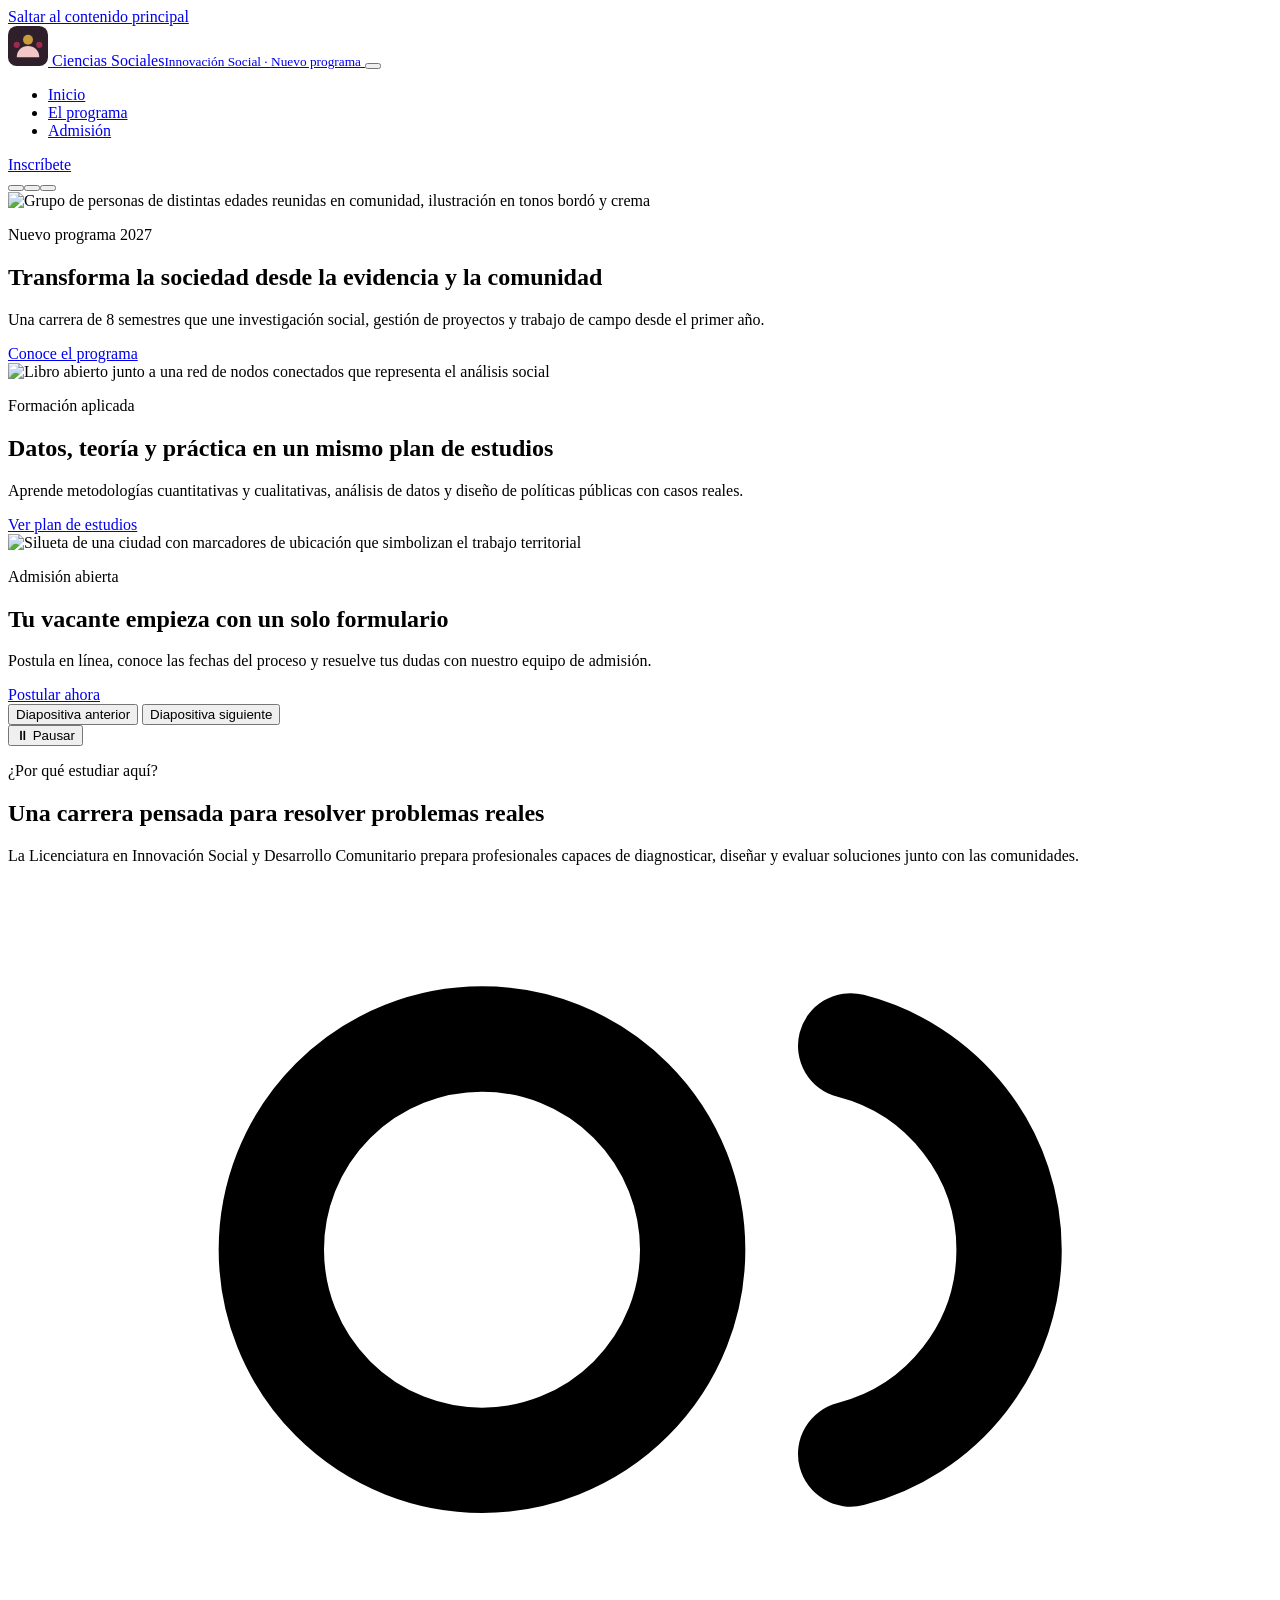
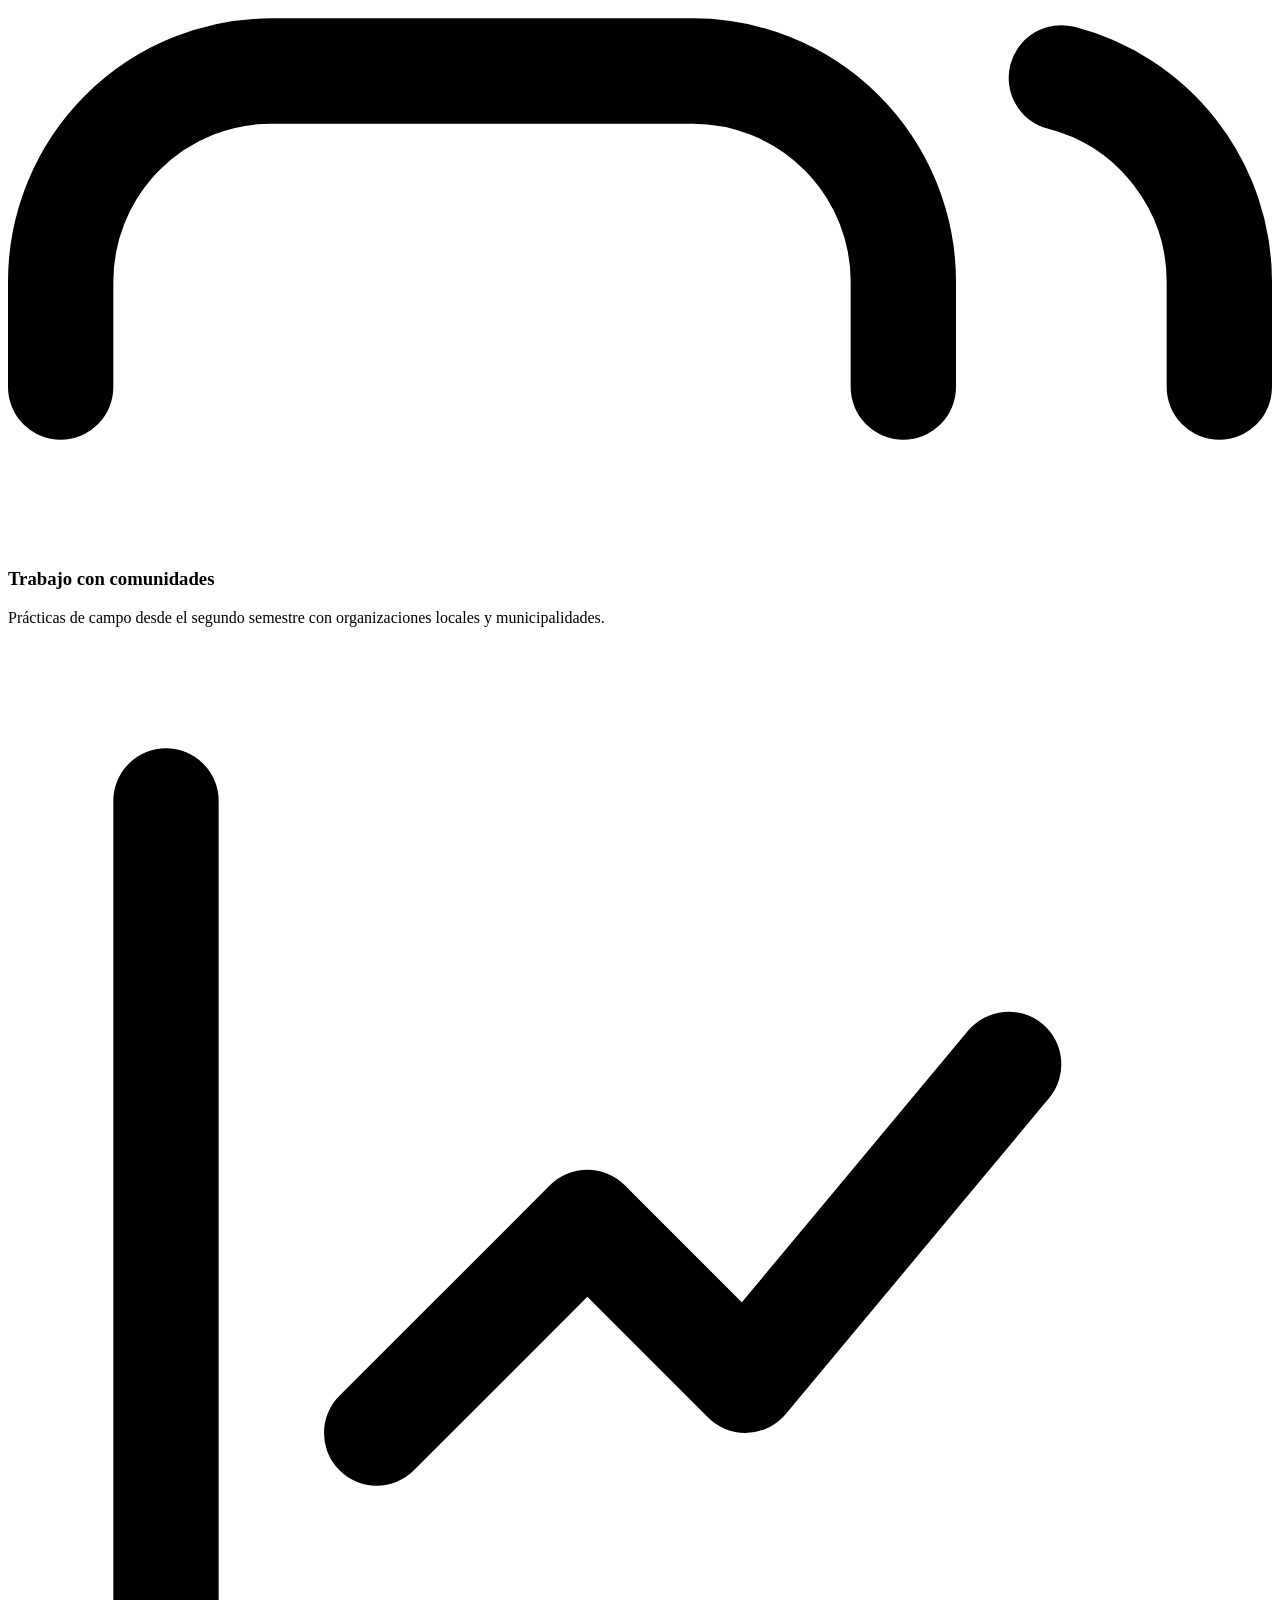
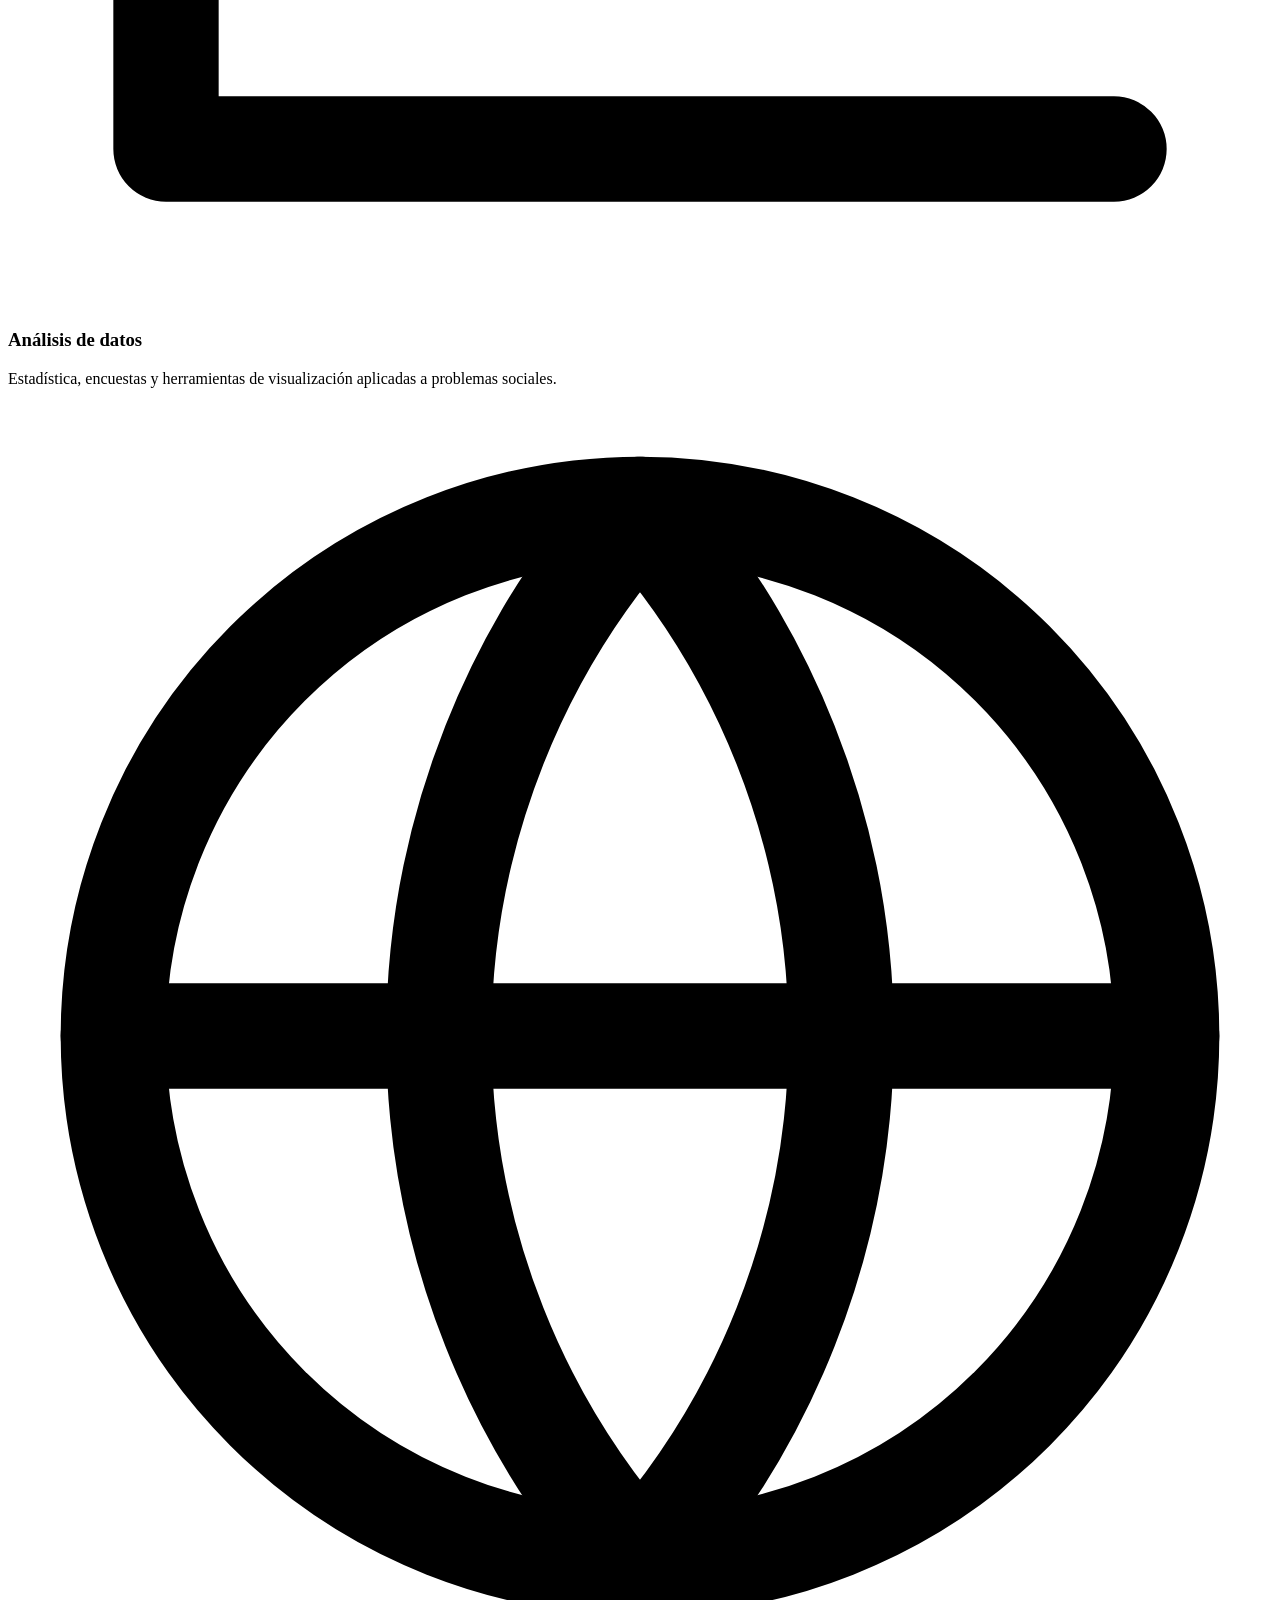
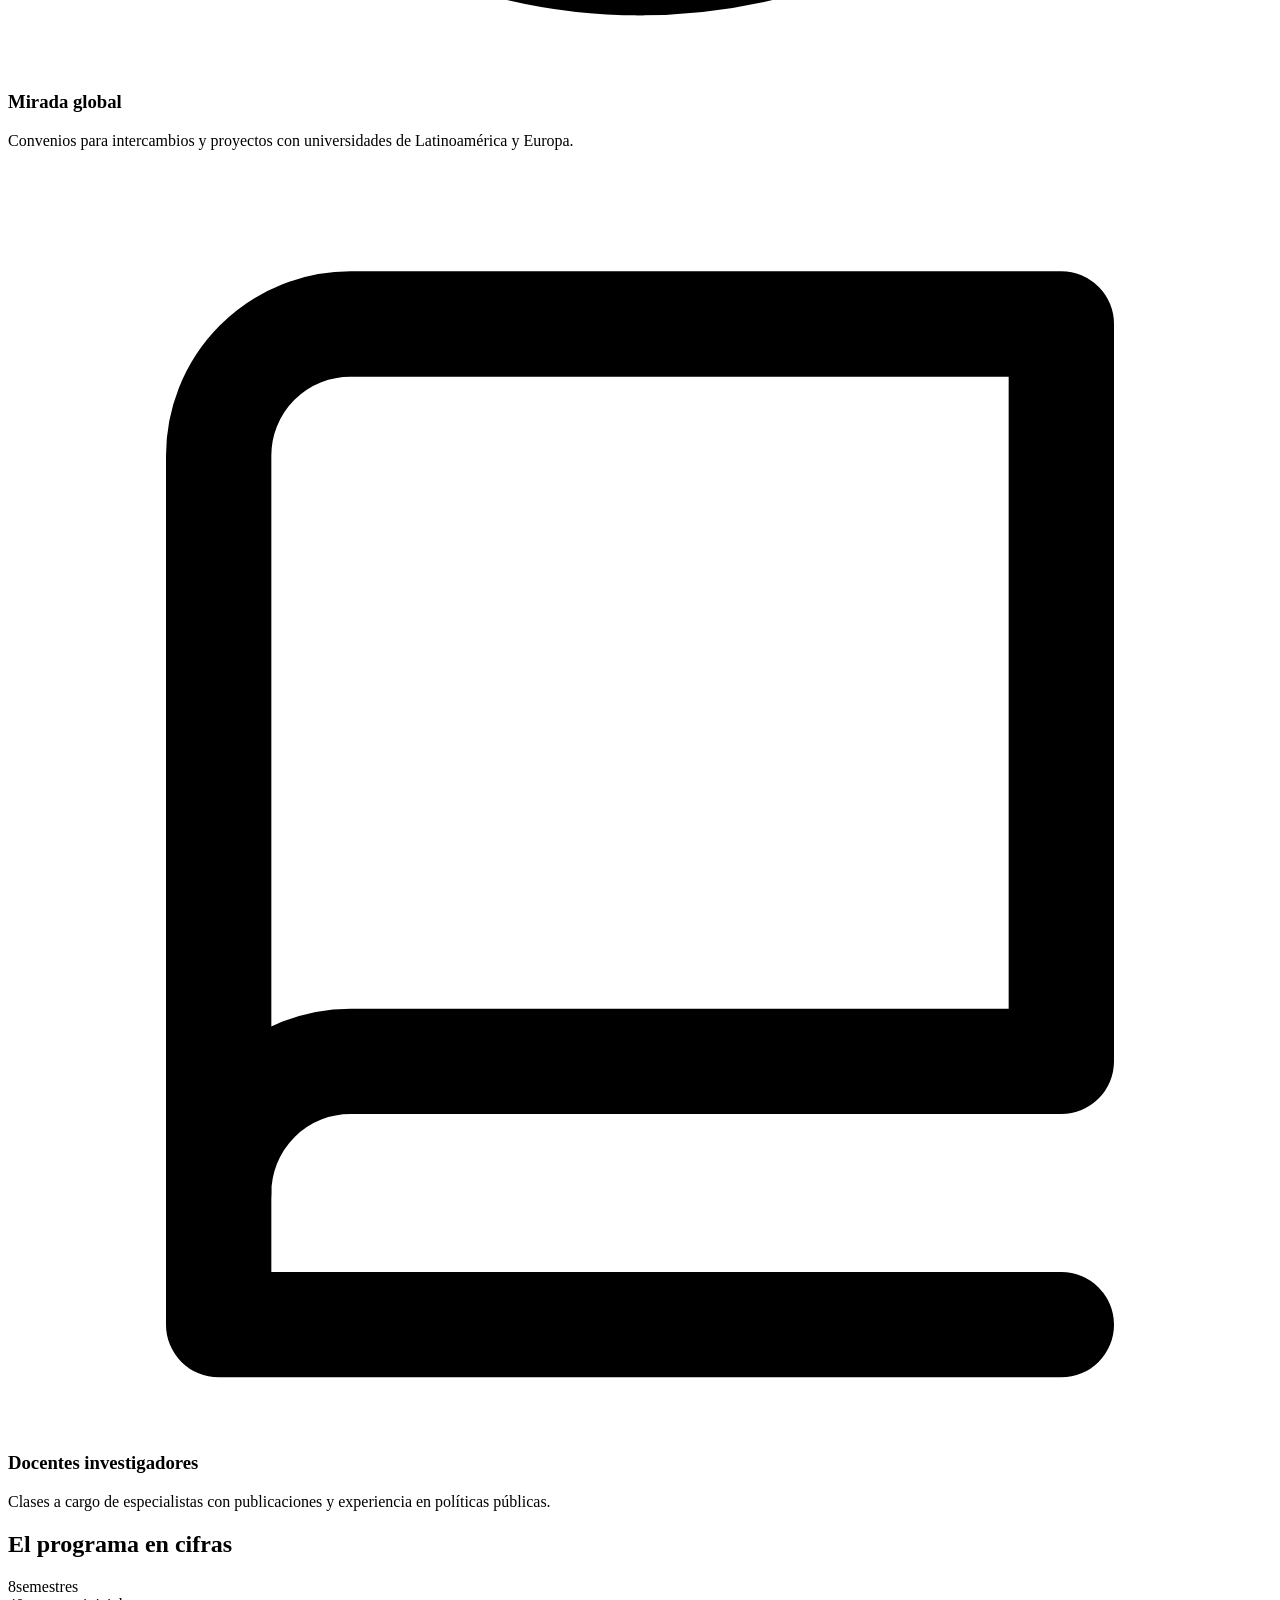
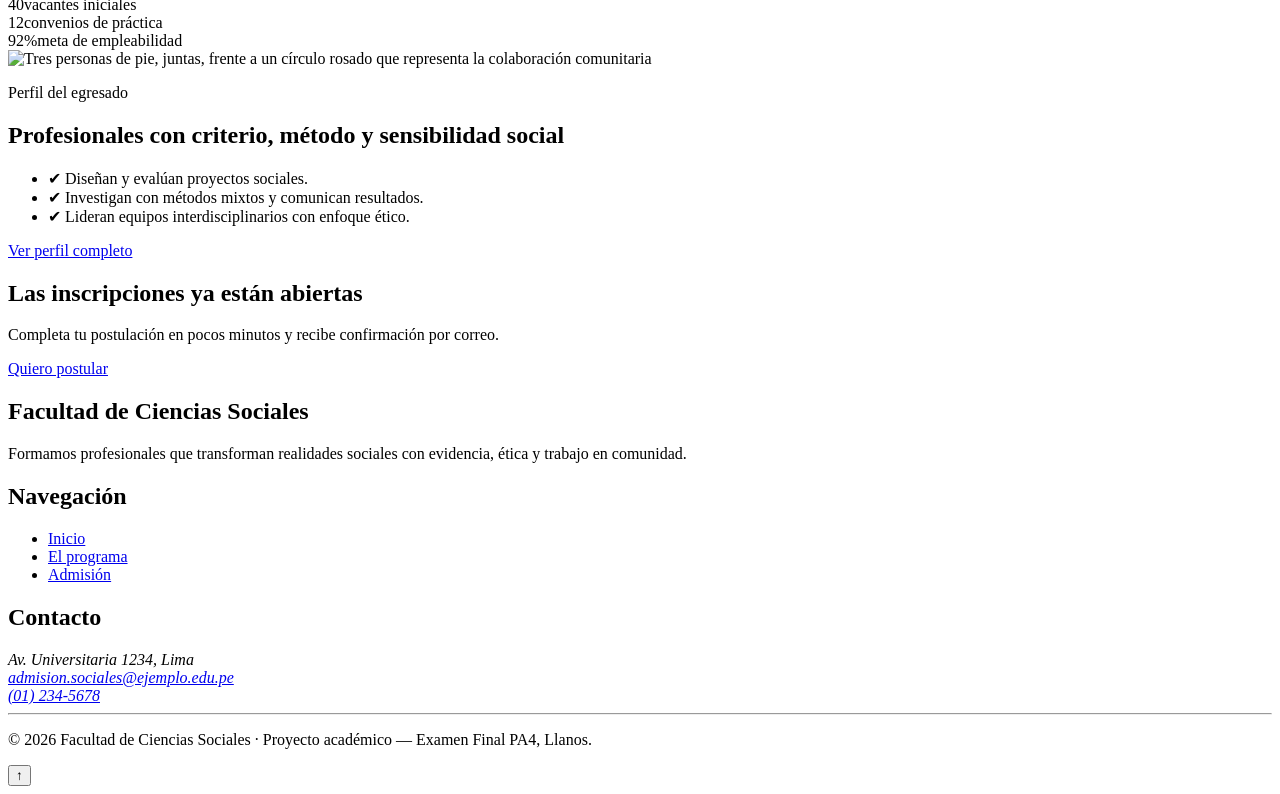
==== index.html @ 8997b1ff "Add files via upload" ====
<!DOCTYPE html>
<html lang="es">
<head>
  <meta charset="UTF-8">
  <meta name="viewport" content="width=device-width, initial-scale=1">
  <title>Innovación Social y Desarrollo Comunitario | Facultad de Ciencias Sociales</title>
  <meta name="description" content="Nuevo programa académico de la Facultad de Ciencias Sociales: Licenciatura en Innovación Social y Desarrollo Comunitario. Conoce el plan de estudios y postula en línea.">
  <meta name="theme-color" content="#9C2B4E">
  <link rel="icon" type="image/svg+xml" href="img/favicon.svg">
  <link rel="preconnect" href="https://fonts.googleapis.com">
  <link href="https://fonts.googleapis.com/css2?family=Fraunces:wght@500;600;700&amp;family=Manrope:wght@400;500;700;800&amp;display=swap" rel="stylesheet">
  <link rel="stylesheet" href="vendor/bootstrap.min.css">
  <link rel="stylesheet" href="css/styles.css">
</head>
<body>
  <a class="salto-enlace" href="#contenido-principal">Saltar al contenido principal</a>

  <header class="cabecera">
    <nav class="navbar navbar-expand-lg" aria-label="Navegación principal">
      <div class="container">
        <a class="navbar-brand" href="index.html">
          <svg width="40" height="40" viewBox="0 0 64 64" aria-hidden="true" focusable="false"><rect width="64" height="64" rx="14" fill="#2E1F2B"/><circle cx="32" cy="22" r="8" fill="#C89B3C"/><path d="M14 50c0-11 8-18 18-18s18 7 18 18z" fill="#F1C6C6"/><circle cx="14" cy="30" r="5" fill="#9C2B4E"/><circle cx="50" cy="30" r="5" fill="#9C2B4E"/></svg>
          <span>Ciencias Sociales<small>Innovación Social · Nuevo programa</small></span>
        </a>
        <button class="navbar-toggler" type="button" data-bs-toggle="collapse" data-bs-target="#menu-principal" aria-controls="menu-principal" aria-expanded="false" aria-label="Abrir o cerrar el menú de navegación">
          <span class="navbar-toggler-icon"></span>
        </button>
        <div class="collapse navbar-collapse" id="menu-principal">
          <ul class="navbar-nav ms-auto mb-2 mb-lg-0">
            <li class="nav-item"><a class="nav-link" href="index.html" aria-current="page">Inicio</a></li>
            <li class="nav-item"><a class="nav-link" href="programa.html">El programa</a></li>
            <li class="nav-item"><a class="nav-link" href="admision.html">Admisión</a></li>
          </ul>
          <a class="btn btn-primary ms-lg-3 mb-3 mb-lg-0" href="admision.html#formulario">Inscríbete</a>
        </div>
      </div>
    </nav>
  </header>

  <main id="contenido-principal">

    <section class="hero-carrusel position-relative" aria-label="Presentación del nuevo programa">
      <div id="carrusel-hero" class="carousel slide" data-bs-ride="false" data-bs-interval="7000" data-bs-touch="true">
        <div class="carousel-indicators"><button type="button" data-bs-target="#carrusel-hero" data-bs-slide-to="0" class="active" aria-current="true" aria-label="Ir a la diapositiva 1 de 3"></button><button type="button" data-bs-target="#carrusel-hero" data-bs-slide-to="1" class="" aria-label="Ir a la diapositiva 2 de 3"></button><button type="button" data-bs-target="#carrusel-hero" data-bs-slide-to="2" class="" aria-label="Ir a la diapositiva 3 de 3"></button></div>
        <div class="carousel-inner">
        <div class="carousel-item active" role="group" aria-roledescription="diapositiva" aria-label="1 de 3">
          <img src="img/slide-1.svg" alt="Grupo de personas de distintas edades reunidas en comunidad, ilustración en tonos bordó y crema" fetchpriority="high" width="1200" height="600">
          <div class="carousel-caption">
            <p class="etiqueta text-white mb-1">Nuevo programa 2027</p>
            <h1>Transforma la sociedad desde la evidencia y la comunidad</h1>
            <p>Una carrera de 8 semestres que une investigación social, gestión de proyectos y trabajo de campo desde el primer año.</p>
            <a class="btn btn-claro" href="programa.html">Conoce el programa</a>
          </div>
        </div>
        <div class="carousel-item" role="group" aria-roledescription="diapositiva" aria-label="2 de 3">
          <img src="img/slide-2.svg" alt="Libro abierto junto a una red de nodos conectados que representa el análisis social" loading="lazy" width="1200" height="600">
          <div class="carousel-caption">
            <p class="etiqueta text-white mb-1">Formación aplicada</p>
            <h2>Datos, teoría y práctica en un mismo plan de estudios</h2>
            <p>Aprende metodologías cuantitativas y cualitativas, análisis de datos y diseño de políticas públicas con casos reales.</p>
            <a class="btn btn-claro" href="programa.html#plan">Ver plan de estudios</a>
          </div>
        </div>
        <div class="carousel-item" role="group" aria-roledescription="diapositiva" aria-label="3 de 3">
          <img src="img/slide-3.svg" alt="Silueta de una ciudad con marcadores de ubicación que simbolizan el trabajo territorial" loading="lazy" width="1200" height="600">
          <div class="carousel-caption">
            <p class="etiqueta text-white mb-1">Admisión abierta</p>
            <h2>Tu vacante empieza con un solo formulario</h2>
            <p>Postula en línea, conoce las fechas del proceso y resuelve tus dudas con nuestro equipo de admisión.</p>
            <a class="btn btn-claro" href="admision.html#formulario">Postular ahora</a>
          </div>
        </div>
        </div>
        <button class="carousel-control-prev" type="button" data-bs-target="#carrusel-hero" data-bs-slide="prev"><span class="carousel-control-prev-icon" aria-hidden="true"></span><span class="visually-hidden">Diapositiva anterior</span></button>
        <button class="carousel-control-next" type="button" data-bs-target="#carrusel-hero" data-bs-slide="next"><span class="carousel-control-next-icon" aria-hidden="true"></span><span class="visually-hidden">Diapositiva siguiente</span></button>
      </div>
      <button type="button" id="boton-pausa" class="btn-pausa" aria-pressed="false">⏸ Pausar</button>
    </section>

    <section class="seccion" aria-labelledby="titulo-por-que">
      <div class="container">
        <p class="etiqueta mb-2">¿Por qué estudiar aquí?</p>
        <h2 id="titulo-por-que" class="mb-3">Una carrera pensada para resolver problemas reales</h2>
        <p class="text-suave texto-limite mb-5">La Licenciatura en Innovación Social y Desarrollo Comunitario prepara profesionales capaces de diagnosticar, diseñar y evaluar soluciones junto con las comunidades.</p>
        <div class="row row-cols-1 row-cols-sm-2 row-cols-lg-4 g-4">
          <div class="col"><article class="card tarjeta"><div class="card-body p-4"><div class="tarjeta__icono"><svg viewBox="0 0 24 24" fill="none" stroke="currentColor" stroke-width="2" stroke-linecap="round" stroke-linejoin="round" aria-hidden="true"><path d="M17 21v-2a4 4 0 0 0-4-4H5a4 4 0 0 0-4 4v2"/><circle cx="9" cy="7" r="4"/><path d="M23 21v-2a4 4 0 0 0-3-3.87M16 3.13a4 4 0 0 1 0 7.75"/></svg></div><h3>Trabajo con comunidades</h3><p class="mb-0 text-suave">Prácticas de campo desde el segundo semestre con organizaciones locales y municipalidades.</p></div></article></div>
          <div class="col"><article class="card tarjeta"><div class="card-body p-4"><div class="tarjeta__icono"><svg viewBox="0 0 24 24" fill="none" stroke="currentColor" stroke-width="2" stroke-linecap="round" stroke-linejoin="round" aria-hidden="true"><path d="M3 3v18h18"/><path d="M7 15l4-4 3 3 5-6"/></svg></div><h3>Análisis de datos</h3><p class="mb-0 text-suave">Estadística, encuestas y herramientas de visualización aplicadas a problemas sociales.</p></div></article></div>
          <div class="col"><article class="card tarjeta"><div class="card-body p-4"><div class="tarjeta__icono"><svg viewBox="0 0 24 24" fill="none" stroke="currentColor" stroke-width="2" stroke-linecap="round" stroke-linejoin="round" aria-hidden="true"><circle cx="12" cy="12" r="10"/><path d="M2 12h20M12 2a15 15 0 0 1 0 20M12 2a15 15 0 0 0 0 20"/></svg></div><h3>Mirada global</h3><p class="mb-0 text-suave">Convenios para intercambios y proyectos con universidades de Latinoamérica y Europa.</p></div></article></div>
          <div class="col"><article class="card tarjeta"><div class="card-body p-4"><div class="tarjeta__icono"><svg viewBox="0 0 24 24" fill="none" stroke="currentColor" stroke-width="2" stroke-linecap="round" stroke-linejoin="round" aria-hidden="true"><path d="M4 19.5A2.5 2.5 0 0 1 6.5 17H20V3H6.5A2.5 2.5 0 0 0 4 5.5z"/><path d="M4 19.5V22h16"/></svg></div><h3>Docentes investigadores</h3><p class="mb-0 text-suave">Clases a cargo de especialistas con publicaciones y experiencia en políticas públicas.</p></div></article></div>
        </div>
      </div>
    </section>

    <section class="seccion seccion--alt" aria-labelledby="titulo-datos">
      <div class="container">
        <h2 id="titulo-datos" class="visually-hidden">El programa en cifras</h2>
        <div class="row row-cols-2 row-cols-md-4 g-3">
          <div class="col dato"><span class="dato__numero" data-meta="8">8</span><span class="dato__texto">semestres</span></div>
          <div class="col dato"><span class="dato__numero" data-meta="40">40</span><span class="dato__texto">vacantes iniciales</span></div>
          <div class="col dato"><span class="dato__numero" data-meta="12">12</span><span class="dato__texto">convenios de práctica</span></div>
          <div class="col dato"><span class="dato__numero" data-meta="92" data-sufijo="%">92%</span><span class="dato__texto">meta de empleabilidad</span></div>
        </div>
      </div>
    </section>

    <section class="seccion" aria-labelledby="titulo-perfil">
      <div class="container">
        <div class="row align-items-center g-4 g-lg-5">
          <div class="col-12 col-lg-6 order-lg-2">
            <img class="ilustracion" src="img/comunidad.svg" alt="Tres personas de pie, juntas, frente a un círculo rosado que representa la colaboración comunitaria" width="600" height="420" loading="lazy">
          </div>
          <div class="col-12 col-lg-6 order-lg-1">
            <p class="etiqueta mb-2">Perfil del egresado</p>
            <h2 id="titulo-perfil" class="mb-3">Profesionales con criterio, método y sensibilidad social</h2>
            <ul class="list-unstyled">
              <li class="mb-2">✔ Diseñan y evalúan proyectos sociales.</li>
              <li class="mb-2">✔ Investigan con métodos mixtos y comunican resultados.</li>
              <li class="mb-2">✔ Lideran equipos interdisciplinarios con enfoque ético.</li>
            </ul>
            <a class="btn btn-outline-primary mt-2" href="programa.html#perfil">Ver perfil completo</a>
          </div>
        </div>
      </div>
    </section>

    <section class="banda-cta py-5" aria-labelledby="titulo-cta">
      <div class="container text-center">
        <h2 id="titulo-cta" class="mb-3">Las inscripciones ya están abiertas</h2>
        <p class="mb-4">Completa tu postulación en pocos minutos y recibe confirmación por correo.</p>
        <a class="btn btn-claro btn-lg" href="admision.html#formulario">Quiero postular</a>
      </div>
    </section>
  </main>

  <footer class="pie py-5 mt-0">
    <div class="container">
      <div class="row g-4">
        <div class="col-12 col-md-5">
          <h2>Facultad de Ciencias Sociales</h2>
          <p class="text-suave mb-0">Formamos profesionales que transforman realidades sociales con evidencia, ética y trabajo en comunidad.</p>
        </div>
        <div class="col-6 col-md-3">
          <h2>Navegación</h2>
          <ul class="list-unstyled mb-0">
            <li><a href="index.html">Inicio</a></li>
            <li><a href="programa.html">El programa</a></li>
            <li><a href="admision.html">Admisión</a></li>
          </ul>
        </div>
        <div class="col-6 col-md-4">
          <h2>Contacto</h2>
          <address class="mb-0 text-suave">
            Av. Universitaria 1234, Lima<br>
            <a href="mailto:admision.sociales@ejemplo.edu.pe">admision.sociales@ejemplo.edu.pe</a><br>
            <a href="tel:+5112345678">(01) 234-5678</a>
          </address>
        </div>
      </div>
      <hr class="border-light opacity-25 my-4">
      <p class="small text-suave mb-0">© 2026 Facultad de Ciencias Sociales · Proyecto académico — Examen Final PA4, Llanos.</p>
    </div>
  </footer>

  <button type="button" id="boton-subir" class="btn-subir" aria-label="Volver al inicio de la página">↑</button>

  <script src="vendor/bootstrap.bundle.min.js"></script>
  <script src="js/script.js"></script>
</body>
</html>
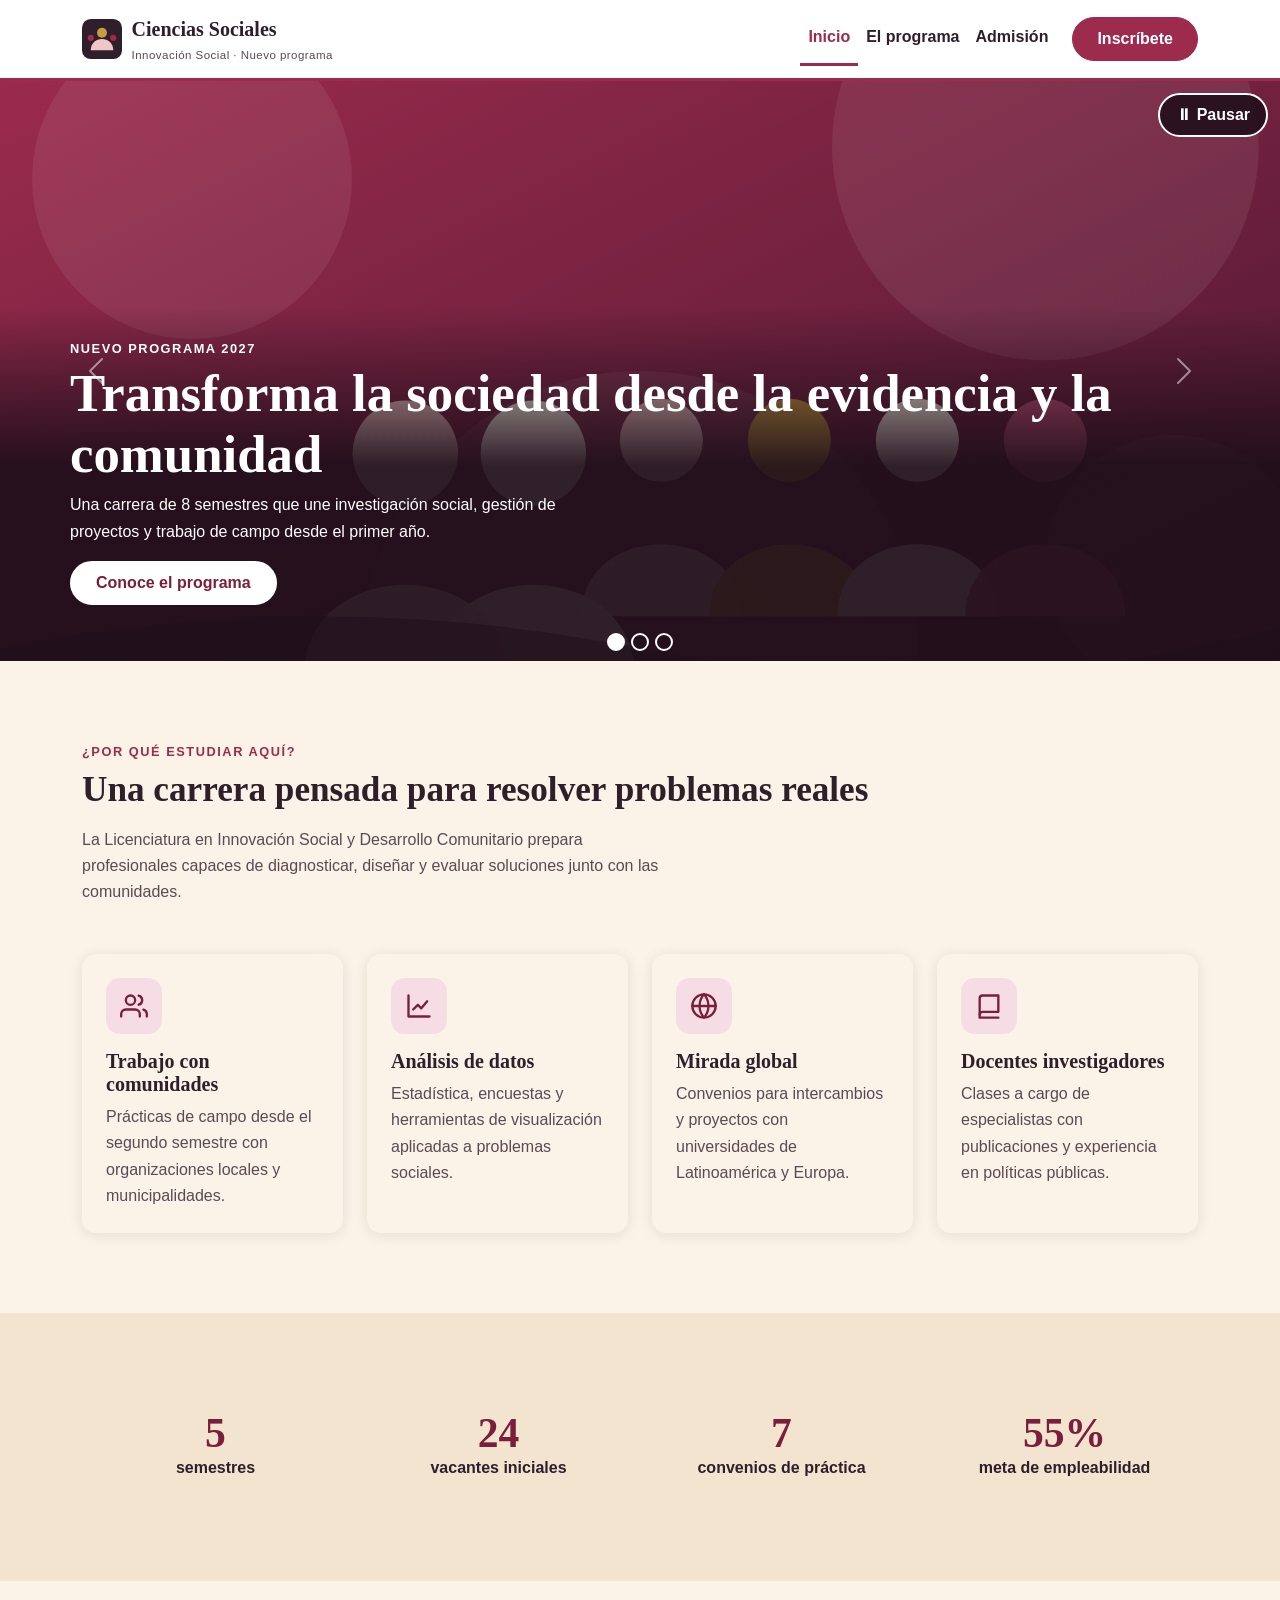
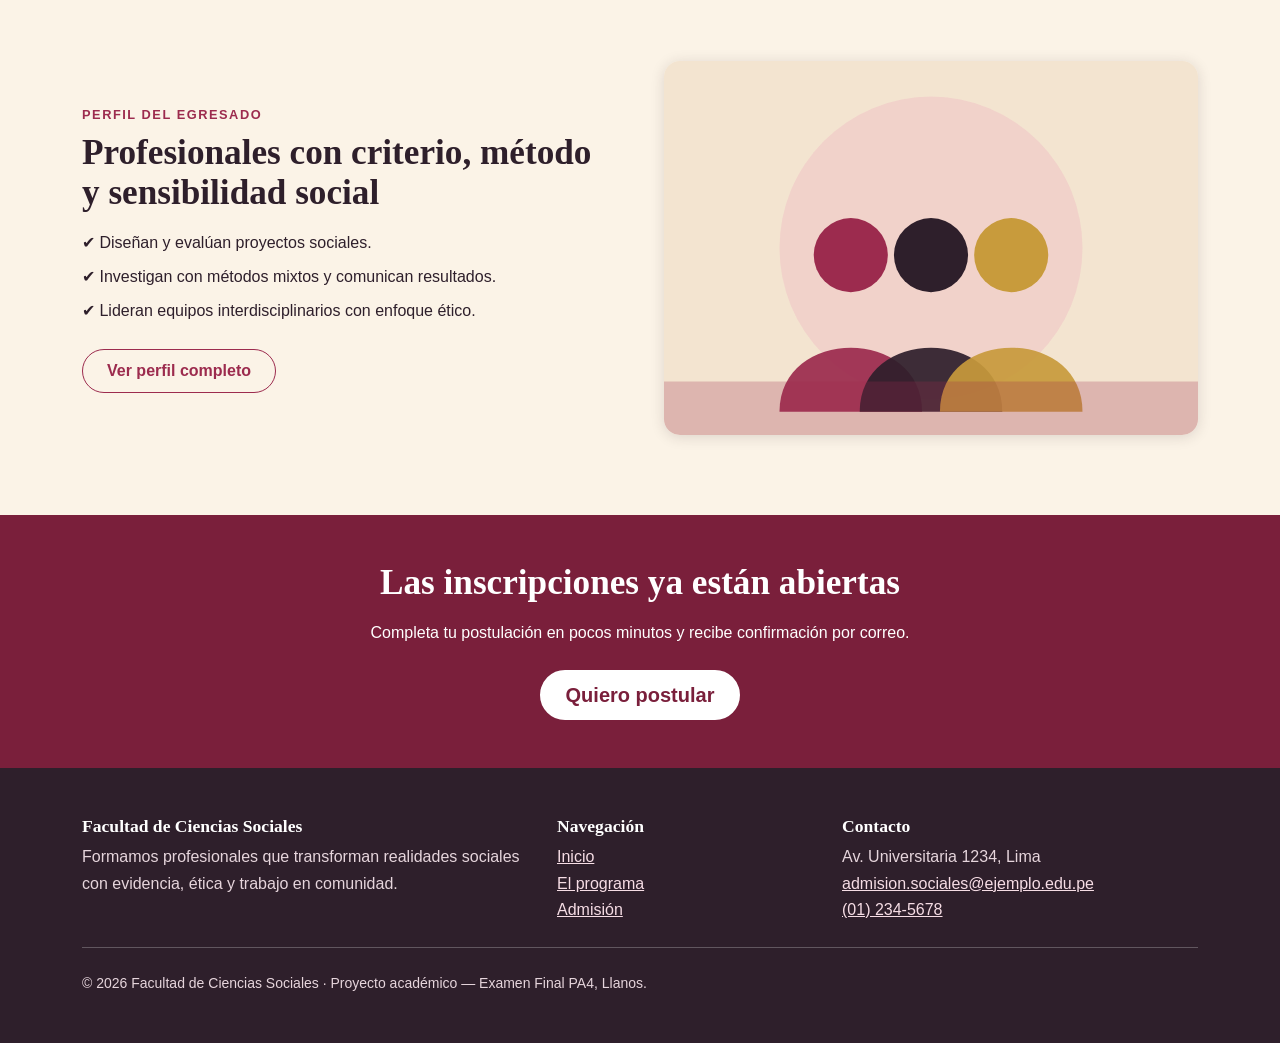
==== commit e897bbc2: "Add files via upload" ====
--- a/index.html
+++ b/index.html
@@ -6,11 +6,11 @@
   <title>Innovación Social y Desarrollo Comunitario | Facultad de Ciencias Sociales</title>
   <meta name="description" content="Nuevo programa académico de la Facultad de Ciencias Sociales: Licenciatura en Innovación Social y Desarrollo Comunitario. Conoce el plan de estudios y postula en línea.">
   <meta name="theme-color" content="#9C2B4E">
-  <link rel="icon" type="image/svg+xml" href="img/favicon.svg">
+  <link rel="icon" type="image/svg+xml" href="favicon.svg">
   <link rel="preconnect" href="https://fonts.googleapis.com">
   <link href="https://fonts.googleapis.com/css2?family=Fraunces:wght@500;600;700&amp;family=Manrope:wght@400;500;700;800&amp;display=swap" rel="stylesheet">
-  <link rel="stylesheet" href="vendor/bootstrap.min.css">
-  <link rel="stylesheet" href="css/styles.css">
+  <link rel="stylesheet" href="bootstrap.min.css">
+  <link rel="stylesheet" href="styles.css">
 </head>
 <body>
   <a class="salto-enlace" href="#contenido-principal">Saltar al contenido principal</a>
@@ -44,7 +44,7 @@
         <div class="carousel-indicators"><button type="button" data-bs-target="#carrusel-hero" data-bs-slide-to="0" class="active" aria-current="true" aria-label="Ir a la diapositiva 1 de 3"></button><button type="button" data-bs-target="#carrusel-hero" data-bs-slide-to="1" class="" aria-label="Ir a la diapositiva 2 de 3"></button><button type="button" data-bs-target="#carrusel-hero" data-bs-slide-to="2" class="" aria-label="Ir a la diapositiva 3 de 3"></button></div>
         <div class="carousel-inner">
         <div class="carousel-item active" role="group" aria-roledescription="diapositiva" aria-label="1 de 3">
-          <img src="img/slide-1.svg" alt="Grupo de personas de distintas edades reunidas en comunidad, ilustración en tonos bordó y crema" fetchpriority="high" width="1200" height="600">
+          <img src="slide-1.svg" alt="Grupo de personas de distintas edades reunidas en comunidad, ilustración en tonos bordó y crema" fetchpriority="high" width="1200" height="600">
           <div class="carousel-caption">
             <p class="etiqueta text-white mb-1">Nuevo programa 2027</p>
             <h1>Transforma la sociedad desde la evidencia y la comunidad</h1>
@@ -53,7 +53,7 @@
           </div>
         </div>
         <div class="carousel-item" role="group" aria-roledescription="diapositiva" aria-label="2 de 3">
-          <img src="img/slide-2.svg" alt="Libro abierto junto a una red de nodos conectados que representa el análisis social" loading="lazy" width="1200" height="600">
+          <img src="slide-2.svg" alt="Libro abierto junto a una red de nodos conectados que representa el análisis social" loading="lazy" width="1200" height="600">
           <div class="carousel-caption">
             <p class="etiqueta text-white mb-1">Formación aplicada</p>
             <h2>Datos, teoría y práctica en un mismo plan de estudios</h2>
@@ -62,7 +62,7 @@
           </div>
         </div>
         <div class="carousel-item" role="group" aria-roledescription="diapositiva" aria-label="3 de 3">
-          <img src="img/slide-3.svg" alt="Silueta de una ciudad con marcadores de ubicación que simbolizan el trabajo territorial" loading="lazy" width="1200" height="600">
+          <img src="slide-3.svg" alt="Silueta de una ciudad con marcadores de ubicación que simbolizan el trabajo territorial" loading="lazy" width="1200" height="600">
           <div class="carousel-caption">
             <p class="etiqueta text-white mb-1">Admisión abierta</p>
             <h2>Tu vacante empieza con un solo formulario</h2>
@@ -107,7 +107,7 @@
       <div class="container">
         <div class="row align-items-center g-4 g-lg-5">
           <div class="col-12 col-lg-6 order-lg-2">
-            <img class="ilustracion" src="img/comunidad.svg" alt="Tres personas de pie, juntas, frente a un círculo rosado que representa la colaboración comunitaria" width="600" height="420" loading="lazy">
+            <img class="ilustracion" src="comunidad.svg" alt="Tres personas de pie, juntas, frente a un círculo rosado que representa la colaboración comunitaria" width="600" height="420" loading="lazy">
           </div>
           <div class="col-12 col-lg-6 order-lg-1">
             <p class="etiqueta mb-2">Perfil del egresado</p>
@@ -163,7 +163,7 @@
 
   <button type="button" id="boton-subir" class="btn-subir" aria-label="Volver al inicio de la página">↑</button>
 
-  <script src="vendor/bootstrap.bundle.min.js"></script>
-  <script src="js/script.js"></script>
+  <script src="bootstrap.bundle.min.js"></script>
+  <script src="script.js"></script>
 </body>
 </html>
--- a/styles.css
+++ b/styles.css
@@ -0,0 +1,222 @@
+/* =========================================================
+   Facultad de Ciencias Sociales — Programa en Innovación Social
+   Examen Final (PA4) · Apoyado en Bootstrap 5.3 · Mobile First
+   Línea visual heredada del PA3 (Fraunces + Manrope, bordó + crema)
+   ========================================================= */
+
+:root {
+  /* Paleta (contrastes verificados contra WCAG AA, ver documento PDF) */
+  --color-crema: #FBF3E7;
+  --color-crema-oscura: #F3E4D0;
+  --color-tinta: #2E1F2B;        /* texto: 14.2:1 sobre crema */
+  --color-bordo: #9C2B4E;        /* acción: 6.6:1 sobre crema, 7.3:1 con texto blanco */
+  --color-bordo-oscuro: #7A1F3B; /* hover/activo */
+  --color-oro: #C89B3C;          /* solo decorativo */
+  --color-texto-suave: #5A4A55;  /* 7.4:1 sobre crema */
+
+  --fuente-titulos: "Fraunces", Georgia, serif;
+  --fuente-texto: "Manrope", "Segoe UI", Arial, sans-serif;
+
+  /* Sobrescritura de variables de Bootstrap */
+  --bs-body-font-family: var(--fuente-texto);
+  --bs-body-color: var(--color-tinta);
+  --bs-body-bg: var(--color-crema);
+  --bs-primary: var(--color-bordo);
+  --bs-primary-rgb: 156, 43, 78;
+  --bs-link-color: var(--color-bordo);
+  --bs-link-color-rgb: 156, 43, 78;
+  --bs-link-hover-color: var(--color-bordo-oscuro);
+  --bs-border-radius: 0.75rem;
+}
+
+body { line-height: 1.65; }
+
+h1, h2, h3, h4, h5 {
+  font-family: var(--fuente-titulos);
+  color: var(--color-tinta);
+  line-height: 1.15;
+}
+h1 { font-size: clamp(2rem, 1.4rem + 2.6vw, 3.3rem); font-weight: 700; }
+h2 { font-size: clamp(1.55rem, 1.2rem + 1.3vw, 2.2rem); font-weight: 600; }
+h3 { font-size: 1.25rem; font-weight: 600; }
+
+.text-suave { color: var(--color-texto-suave); }
+.texto-limite { max-width: 65ch; }
+
+/* ---------- Accesibilidad: foco visible y salto ---------- */
+:focus-visible {
+  outline: 3px solid var(--color-tinta);
+  outline-offset: 3px;
+  box-shadow: 0 0 0 6px #fff;
+  border-radius: 4px;
+}
+.salto-enlace {
+  position: absolute;
+  left: -999px;
+  top: 0;
+  z-index: 2000;
+  background: var(--color-tinta);
+  color: #fff;
+  padding: 0.75rem 1.25rem;
+  font-weight: 700;
+}
+.salto-enlace:focus { left: 1rem; top: 1rem; color: #fff; }
+
+/* ---------- Botones ---------- */
+.btn { font-weight: 700; min-height: 44px; padding-inline: 1.5rem; border-radius: 999px; display: inline-flex; align-items: center; justify-content: center; }
+.btn-primary {
+  --bs-btn-bg: var(--color-bordo);
+  --bs-btn-border-color: var(--color-bordo);
+  --bs-btn-hover-bg: var(--color-bordo-oscuro);
+  --bs-btn-hover-border-color: var(--color-bordo-oscuro);
+  --bs-btn-active-bg: var(--color-bordo-oscuro);
+  --bs-btn-active-border-color: var(--color-bordo-oscuro);
+  --bs-btn-disabled-bg: var(--color-bordo);
+}
+.btn-outline-primary {
+  --bs-btn-color: var(--color-bordo);
+  --bs-btn-border-color: var(--color-bordo);
+  --bs-btn-hover-bg: var(--color-bordo);
+  --bs-btn-hover-border-color: var(--color-bordo);
+  --bs-btn-active-bg: var(--color-bordo-oscuro);
+}
+.btn-claro { background: #fff; color: var(--color-bordo-oscuro); border: 2px solid #fff; }
+.btn-claro:hover { background: var(--color-crema-oscura); color: var(--color-bordo-oscuro); }
+
+/* ---------- Cabecera / navegación ---------- */
+.cabecera { background: #fff; border-bottom: 3px solid var(--color-bordo); }
+.navbar-brand { font-family: var(--fuente-titulos); font-weight: 700; color: var(--color-tinta); display: flex; align-items: center; gap: .6rem; }
+.navbar-brand small { display: block; font-family: var(--fuente-texto); font-weight: 500; font-size: .72rem; color: var(--color-texto-suave); letter-spacing: .04em; }
+.navbar-brand:hover { color: var(--color-bordo); }
+.navbar .nav-link { color: var(--color-tinta); font-weight: 600; padding: .75rem 1rem; border-bottom: 3px solid transparent; }
+.navbar .nav-link:hover { color: var(--color-bordo); }
+.navbar .nav-link[aria-current="page"] { color: var(--color-bordo); border-bottom-color: var(--color-bordo); }
+.navbar-toggler { border-color: var(--color-tinta); min-width: 44px; min-height: 44px; }
+
+/* ---------- Carrusel (hero) ---------- */
+.hero-carrusel .carousel-item { height: 420px; background: var(--color-tinta); }
+.hero-carrusel .carousel-item > img { width: 100%; height: 100%; object-fit: cover; }
+.hero-carrusel .carousel-caption {
+  inset: auto 0 0 0;
+  text-align: left;
+  padding: 1.25rem 1.25rem 3.2rem;
+  background: linear-gradient(to top, rgba(30, 14, 25, .92) 55%, rgba(30, 14, 25, 0));
+}
+.hero-carrusel h1, .hero-carrusel h2 { color: #fff; margin-bottom: .5rem; }
+.hero-carrusel p { margin-bottom: 1rem; max-width: 56ch; }
+.hero-carrusel .carousel-indicators { margin-bottom: .6rem; }
+.hero-carrusel .carousel-indicators [data-bs-target] { width: 14px; height: 14px; border-radius: 50%; border: 2px solid #fff; background: transparent; opacity: 1; }
+.hero-carrusel .carousel-indicators .active { background: #fff; }
+.btn-pausa {
+  position: absolute; top: .75rem; right: .75rem; z-index: 5;
+  background: rgba(30, 14, 25, .85); color: #fff; border: 2px solid #fff; border-radius: 999px;
+  min-height: 44px; padding: 0 1rem; font-weight: 700;
+}
+.btn-pausa:hover { background: #000; }
+
+/* ---------- Secciones ---------- */
+.seccion { padding-block: 3rem; }
+.seccion--alt { background: var(--color-crema-oscura); }
+.etiqueta { text-transform: uppercase; letter-spacing: .12em; font-size: .8rem; font-weight: 800; color: var(--color-bordo); }
+
+.tarjeta { border: 0; border-radius: 14px; box-shadow: 0 2px 14px rgba(46, 31, 43, .1); transition: transform .2s ease, box-shadow .2s ease; height: 100%; }
+.tarjeta:hover { transform: translateY(-4px); box-shadow: 0 8px 22px rgba(46, 31, 43, .16); }
+.tarjeta__icono { width: 56px; height: 56px; border-radius: 14px; background: #F6DDE5; color: var(--color-bordo-oscuro); display: grid; place-items: center; margin-bottom: 1rem; }
+.tarjeta__icono svg { width: 28px; height: 28px; }
+
+.dato { text-align: center; padding: 1.25rem .5rem; }
+.dato__numero { font-family: var(--fuente-titulos); font-size: 2.6rem; font-weight: 700; color: var(--color-bordo-oscuro); line-height: 1; display: block; }
+.dato__texto { color: var(--color-tinta); font-weight: 600; }
+
+.banda-cta { background: var(--color-bordo-oscuro); color: #fff; }
+.banda-cta h2 { color: #fff; }
+
+.migas { --bs-breadcrumb-divider-color: var(--color-texto-suave); }
+.migas a { text-decoration: underline; }
+
+.encabezado-pagina { background: var(--color-bordo-oscuro); color: #fff; padding-block: 2.5rem; }
+.encabezado-pagina h1 { color: #fff; }
+.encabezado-pagina .breadcrumb-item, .encabezado-pagina .breadcrumb-item a, .encabezado-pagina .breadcrumb-item.active { color: #fff; }
+.encabezado-pagina .breadcrumb-item + .breadcrumb-item::before { color: #fff; }
+
+/* Acordeón */
+.accordion { --bs-accordion-btn-focus-box-shadow: 0 0 0 .25rem rgba(46, 31, 43, .5); --bs-accordion-active-bg: #F6DDE5; --bs-accordion-active-color: var(--color-tinta); --bs-accordion-border-radius: 14px; --bs-accordion-inner-border-radius: 13px; }
+.accordion-button { font-weight: 700; font-family: var(--fuente-titulos); font-size: 1.1rem; min-height: 56px; }
+
+.tabla-cursos th { background: var(--color-tinta); color: #fff; font-weight: 700; }
+
+/* Pasos de admisión */
+.pasos { list-style: none; padding: 0; counter-reset: paso; }
+.pasos li { counter-increment: paso; position: relative; padding: 0 0 1.5rem 3.5rem; }
+.pasos li::before { content: counter(paso); position: absolute; left: 0; top: 0; width: 2.4rem; height: 2.4rem; border-radius: 50%; background: var(--color-bordo); color: #fff; font-weight: 800; display: grid; place-items: center; }
+
+/* Formulario */
+.formulario { background: #fff; border-radius: 14px; box-shadow: 0 2px 14px rgba(46, 31, 43, .12); padding: 1.5rem; }
+.form-label { font-weight: 700; }
+.form-control, .form-select { min-height: 46px; border: 2px solid #6d5d68; }
+.form-control:focus, .form-select:focus { border-color: var(--color-bordo); box-shadow: 0 0 0 .25rem rgba(156, 43, 78, .3); }
+.obligatorio { color: #B3261E; font-weight: 800; }
+.invalid-feedback { font-weight: 600; color: #A0201A; }
+.invalid-feedback::before { content: "⚠ "; }
+.form-text { color: var(--color-texto-suave); }
+.was-validated .form-control:valid, .form-control.is-valid, .was-validated .form-select:valid { border-color: #1E6B3A; }
+.was-validated .form-control:invalid, .form-control.is-invalid { border-color: #B3261E; }
+
+/* Toast / botón subir */
+.btn-subir {
+  position: fixed; right: 1rem; bottom: 1rem; width: 48px; height: 48px; border-radius: 50%;
+  background: var(--color-bordo); color: #fff; border: 2px solid #fff; font-size: 1.3rem; display: none; z-index: 1000;
+}
+.btn-subir.visible { display: block; }
+.btn-subir:hover { background: var(--color-bordo-oscuro); }
+
+/* Pie */
+.pie { background: var(--color-tinta); color: #fff; }
+.pie a { color: #F6DDE5; text-decoration: underline; }
+.pie a:hover { color: #fff; }
+.pie h2 { color: #fff; font-size: 1.1rem; }
+.pie .text-suave { color: #E6D5DC; }
+
+/* Imagen ilustrativa */
+.ilustracion { border-radius: 16px; width: 100%; height: 100%; min-height: 240px; object-fit: cover; box-shadow: 0 2px 14px rgba(46, 31, 43, .15); }
+
+/* =========================================================
+   MOBILE FIRST: ajustes progresivos con min-width
+   ========================================================= */
+@media (min-width: 576px) {
+  .hero-carrusel .carousel-item { height: 460px; }
+  .hero-carrusel .carousel-caption { padding-inline: 2rem; }
+}
+@media (min-width: 768px) {
+  .seccion { padding-block: 4rem; }
+  .hero-carrusel .carousel-item { height: 520px; }
+  .hero-carrusel .carousel-caption { padding: 2rem 3rem 3.5rem; }
+  .formulario { padding: 2.25rem; }
+}
+@media (min-width: 992px) {
+  .hero-carrusel .carousel-item { height: 580px; }
+  .hero-carrusel .carousel-caption { padding-inline: calc((100% - 960px) / 2); }
+  .seccion { padding-block: 5rem; }
+}
+@media (min-width: 1200px) {
+  .hero-carrusel .carousel-caption { padding-inline: calc((100% - 1140px) / 2); }
+}
+
+/* Preferencias del usuario */
+@media (prefers-reduced-motion: reduce) {
+  * { animation: none !important; transition: none !important; scroll-behavior: auto !important; }
+  .carousel-item { transition: none !important; }
+}
+@media print { .btn-subir, .cabecera, .salto-enlace { display: none; } }
+
+/* Error de grupo de radios (el mensaje no es hermano directo del input) */
+fieldset:has(.is-invalid) .invalid-feedback { display: block; }
+.pie address, .pie a { overflow-wrap: anywhere; }
+
+/* Evita saltos de diseño al validar (el mensaje reemplaza a la ayuda en el mismo espacio) */
+.formulario .form-text, .formulario .invalid-feedback { min-height: 3rem; margin-top: .25rem; }
+.formulario .is-invalid ~ .form-text { display: none; }
+.form-check-input { border: 2px solid #6d5d68; width: 1.25em; height: 1.25em; }
+.form-check-input:checked { background-color: var(--color-bordo); border-color: var(--color-bordo); }
+.form-check-input.is-invalid { border-color: #B3261E; }
+.formulario .form-check .invalid-feedback { min-height: 0; }
